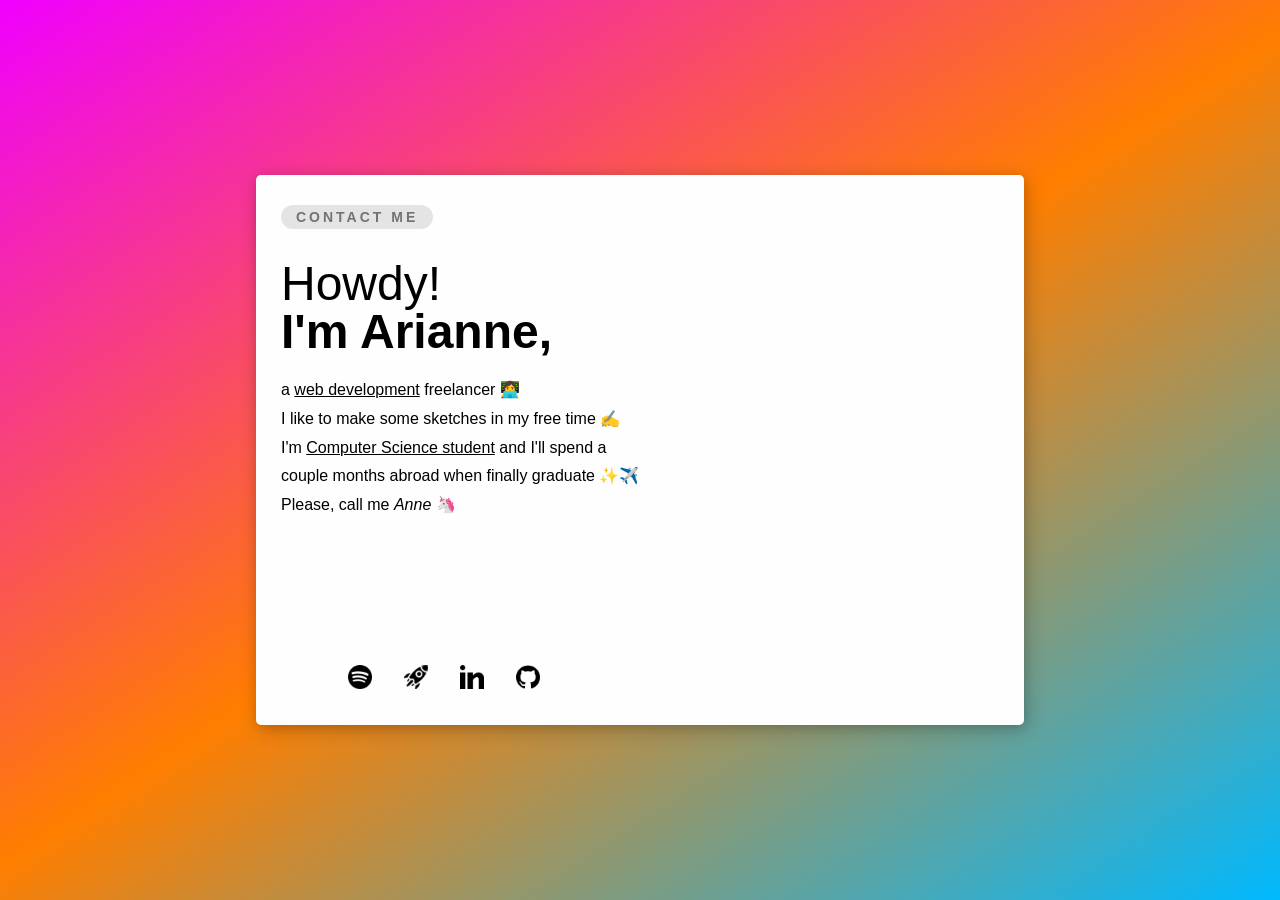
==== index.html @ 79eefcfd "deploy" ====
<!DOCTYPE html>
<!--[if lt IE 7]>      <html class="no-js lt-ie9 lt-ie8 lt-ie7"> <![endif]-->
<!--[if IE 7]>         <html class="no-js lt-ie9 lt-ie8"> <![endif]-->
<!--[if IE 8]>         <html class="no-js lt-ie9"> <![endif]-->
<!--[if gt IE 8]><!-->
<html class="no-js">
<!--<![endif]-->

<head>
	<meta http-equiv="Content-Type" content="text/html; charset=UTF-8">
	<title>Ʌrianne Macena, web developer or whatever you want to 🚀🌈🍡🍷🎨🦄🍑🍙🌩️🥀🧚‍🌊🔮</title>
	<meta name="description" content="Arianne Macena, web developer based in Brazil">
	<meta content="Arianne Macena, web developer based in Brazil" property="og:description">
	<meta content="Web developer, freelancer, Brazil, portfolio" name="keywords">
	<meta name="viewport" content="width=device-width, initial-scale=1, maximum-scale=1">

	<!-- ICONS -->
	<link rel="apple-touch-icon" sizes="180x180" href="apple-touch-icon.png">
	<link rel="icon" type="image/png" sizes="32x32" href="favicon-32x32.png">
	<link rel="icon" type="image/png" sizes="16x16" href="favicon-16x16.png">
	<link rel="manifest" href="site.webmanifest">
	<link rel="mask-icon" href="safari-pinned-tab.svg" color="#5bbad5">
	<meta name="msapplication-TileColor" content="#da532c">
	<meta name="theme-color" content="#ffffff">

	<link rel="stylesheet" type="text/css" href="style.css">
</head>

<body>
	<!--[if lt IE 7]>
		<p class="browsehappy">You are using an <strong>outdated</strong> browser. Please <a href="#">upgrade your browser</a> to improve your experience.</p>
	<![endif]-->
	<div class="cards">

		<div class="contact"><a href="mailto:ariannemacena@gmail.com">Contact Me</a></div>

		<div class="card active" id="overview">
			<a alt="Back" class="card-toggle event active"><img src="left.png" alt="left icon"></a>
			<div class="card-content">
				<div class="row">
					<div class="left col">
						<h2>Howdy! <strong>I'm Arianne,</strong></h2>

						<p class="description">
							a <u>web development</u> freelancer 👩‍💻<br>
							I like to make some sketches in my free time ✍️<br>
							I'm <u>Computer Science student</u> and I'll spend a couple months abroad when finally
							graduate ✨✈️<br>
							Please, call me <em>Anne</em> 🦄
						</p>
					</div>
					<div class="right col"><img class="l-img" alt="me" style="display: none" /></div>
				</div>
			</div>
		</div>
		<div class="card" id="spotify">
			<a alt="Spotify" class="card-toggle event"><img src="spotify.png" alt="spotify icon"><img class="active"
					src="spotify-white.png" alt="spotify icon white"></a>
			<div class="card-content">
				<div class="row">
					<div class="left col">
						<p style="margin:0">
							<strong>Last <em>obsession song</em></strong>
						</p>
						<h2>
							<a target="_blank" class="white"
								href="https://open.spotify.com/album/48m37AdUVMrmpU0uUGZ6Gp" title="listen on Spotify">
								Rinse <strong>crush</strong></a>
						</h2>

						<p>
							<img src="quote-left.png" alt="quote left">
							<a target="_blank" class="white" href="https://www.readdork.com/news/crush-rinse-listen"
								title="click to follow the link">
								The song is about being shy and timid and how it sometimes stops you from having fun or
								doing everything you would want
								to do. &quot;<a>
						</p>
						<p>
							<a target="_blank" class="white"
								href="https://open.spotify.com/user/mq3ciro2jopjuusk90h3wt265?si=bai3T6cQTgCSmFOlKP2NuQ">
								<strong>follow me on Spotify</strong>
							</a>
						</p>
					</div>
					<div class="right col">
						<iframe id="song" width="100%" height="300px" frameborder="0" allowtransparency="true"
							allow="encrypted-media"></iframe>
					</div>
				</div>
			</div>
		</div>
		<div class="card" id="portfolio">
			<a alt="Portfolio" class="card-toggle event"><img src="rocket.png" alt="portfolio icon"><img class="active"
					src="rocket-white.png" alt="portfolio icon white"></a>
			<div class="card-content">
				<div class="row">
					<div class="left col">	
						<h4>Some projects<br><small><em>those I helped make come true</em></small></h4>					
					    <div id="carousel">

					         <div class="selected item">		
					         	<div class="work-text">
									<h4>LIVE FC</h4>
									<p>OTT service for brazilian soccer championships</p>
									<a href="https://livefc.tv/" target="_blank" class="btn btn-default">Take a look</a>
								</div>			         	
					          	<img src="1_job.png">
					        </div>

					        <div class="next item">
					         	<div class="work-text">
									<h4>Cartoon Network Advertising</h4>
									<p>2018's promotion about a trip to Dubai by a cell phone provider</p>
									<a href="cn_advertising.jpeg" target="_blank" class="btn btn-default">Take a look</a>
								</div>	
					          <img src="2_job.png">
					        </div>

					        <div class="nextRightSecond item">
					         	<div class="work-text">
									<h4>Fan app</h4>
									<p>Soccer fan app release</p>
									<a href="http://sites-servidor.eiplus.com.br/fan_app/" target="_blank" class="btn btn-default">Take a look</a>
								</div>	
					          <img src="3_job.png">
					        </div>

					        <div class="hideRight item">
					         	<div class="work-text">
									<h4>EI Plus - Champions League</h4>
									<p>Advertising for a brazilian television channel</p>
									<a href="https://championsleague.eiplus.com.br/" target="_blank" class="btn btn-default">Take a look</a>
								</div>	
					          <img src="4_job.png">
					        </div>

					        <div class="hideRight item">
					         	<div class="work-text">
									<h4>YouPag</h4>
									<p>General payment solutions</p>
									<a href="http://www.youpag.com.br/" target="_blank" class="btn btn-default">Take a look</a>
								</div>	
					          <img src="6_job.png">
					        </div>

					        <div class="hideRight item">
					         	<div class="work-text">
									<h4>Audiocamp</h4>
									<p>Online hearing test form</p>
									<a href="http://audiocamp.com.br/testeauditivo/" target="_blank" class="btn btn-default">Take a look</a>
								</div>	
					          <img src="7_job.png">
					        </div>

					        <div class="hideRight item">
					         	<div class="work-text">
									<h4>Portal Garantia</h4>
									<p>Brazilian website to make insurance quotes</p>
									<a href="http://portalgarantia.com.br/" target="_blank" class="btn btn-default">Take a look</a>
								</div>	
					          <img src="5_job.png">
					        </div>
					    </div>
					</div>
				</div>
			</div>
		</div>
		<a alt="Linkedin" href="https://www.linkedin.com/in/ariannemacena/" target="_blank" class="card-toggle">
			<img src="linkedin.png" alt="linkedin icon">
		</a>
		<a alt="Github" href="https://github.com/annemacena" target="_blank" class="card-toggle">
			<img src="github.png" alt="github icon">
		</a>


	</div>
	<!-- partial -->
	<script src='jquery.js'></script>
	<script type="text/javascript">
		$(function () {
			let q = [{ quote: "Your best and wisest refuge from all troubles is in your science.", author: "Ada Lovelace" }, { quote: "Recognize and embrace your uniqueness.", author: "Erin Teague" }, { quote: "A ship in port is safe, but that is not what ships are for. Sail out to sea and do new things.", author: "Grace Hopper" }, { quote: "There are two kinds of people, those who do the work and those who take the credit. Try to be in the first group; there is less competition there.", author: "Indira Gandhi" }, { quote: "I think men will always find an excuse for keeping women in their ‘place.’ So, let’s make that place the executive suite and start more of our own companies.", author: "Jean Bartik" }, { quote: "We do not need magic to change the world, we carry all the power we need inside ourselves already: we have the power to imagine better.", author: "J.K. Rowling" }, { quote: "You can never leave footprints that last if you are always walking on tiptoe.", author: "Leymah Gbowee" }, { quote: "If one man can destroy everything, why can't one girl change it?", author: "Malala Yousafzai" }, { quote: "A woman with a voice is, by definition, a strong woman.", author: "Melinda Gates" }, { quote: "A bird cannot fly with one wing only. Human space flight cannot develop any further without the active participation of women.", author: "Valentina Tereshkova" }, { quote: "There is no problem in science that can be solved by a man that cannot be solved by a woman.", author: "Vera Rubin" }, { quote: "Sometimes you have to fight for the things that are worth fighting for.", author: "Arrietty Clock" }, { quote: "They say that the best blaze burns brightest when circumstances are at their worst.", author: "Sophie Hatter" }, { quote: "You cannot alter your fate. However, you can rise to meet it.", author: "Princess Mononoke" }], n = Math.floor(Math.random() * Math.floor(14)), c = q[n]
			console.log('%cthanks for coming🚀🌈🍡🍷🎨🦄🍑🍙🌩️🥀🧚‍🌊🔮', 'font-size: small'); console.log(('%c💡 ' + c.quote), 'color: #9e9e9e; font-size: x-large'); console.log(('%c- ' + c.author), 'color: #737272; font-size: small');
			let img = $(".cards #overview .card-content .col img"); if (matchMedia('screen and (min-width: 500px)').matches) { img.attr("src", "_me.png"); img.css("display", "block") }
			$(window).on("resize", function () { if (matchMedia('screen and (min-width: 500px)').matches) { img.attr("src", "_me.png"); img.css("display", "block") } })
		})
		$(".card-toggle.event").on("click", function () { $(".card-toggle.event").removeClass("active"); $(this).addClass("active"); var isAnimating = !1; if (!isAnimating) { isAnimating = !0; $(".card").find(".card-content").css("z-index", 0); $(".card").removeClass("active"); var that = $(this); $(this).siblings().css("z-index", 1); setTimeout(function () { var el = that.parent().toggleClass("active").find(".card-content"); el.off("transitionend.event"); el.on("transitionend.event", function () { isAnimating = !1 }) }, 10) } else { return } }); $(window).on('load', function () { $(".cards #spotify .card-content .col.right iframe#song").attr('src', 'https://open.spotify.com/embed?uri=spotify%3Aalbum%3A48m37AdUVMrmpU0uUGZ6Gp') });

		function moveToSelected(element){if(element=="next"){var selected=$(".selected").next()}else if(element=="prev"){var selected=$(".selected").prev()}else{var selected=element}
		var next=$(selected).next();var prev=$(selected).prev();var prevSecond=$(prev).prev();var nextSecond=$(next).next();$(selected).removeClass().addClass("item selected");$(prev).removeClass().addClass("item prev");$(next).removeClass().addClass("item next");$(nextSecond).removeClass().addClass("item nextRightSecond");$(prevSecond).removeClass().addClass("item prevLeftSecond");$(nextSecond).nextAll().removeClass().addClass('item hideRight');$(prevSecond).prevAll().removeClass().addClass('item hideLeft')}
		$(document).keydown(function(e){switch(e.which){case 37:moveToSelected('prev');break;case 39:moveToSelected('next');break;default:return}
		e.preventDefault()});$('#carousel div.item').on('click',function(){moveToSelected($(this))})
	</script>
</body>

</html>
---- style.css ----
button,hr,input{overflow:visible}audio,canvas,progress,video{display:inline-block}progress,sub,sup{vertical-align:baseline}html{font-family:sans-serif;line-height:1.15;-ms-text-size-adjust:100%;-webkit-text-size-adjust:100%}body{margin:0} menu,article,aside,details,footer,header,nav,section{display:block}h1{font-size:2em;margin:.67em 0}figcaption,figure,main{display:block}figure{margin:1em 40px}hr{box-sizing:content-box;height:0}code,kbd,pre,samp{font-family:monospace,monospace;font-size:1em}a{background-color:transparent;-webkit-text-decoration-skip:objects}a:active,a:hover{outline-width:0}abbr[title]{border-bottom:none;text-decoration:underline;text-decoration:underline dotted}b,strong{font-weight:bolder}dfn{font-style:italic}mark{background-color:#ff0;color:#000}small{font-size:80%}sub,sup{font-size:75%;line-height:0;position:relative}sub{bottom:-.25em}sup{top:-.5em}audio:not([controls]){display:none;height:0}img{border-style:none}svg:not(:root){overflow:hidden}button,input,optgroup,select,textarea{font-family:sans-serif;font-size:100%;line-height:1.15;margin:0}button,input{}button,select{text-transform:none}[type=submit], [type=reset],button,html [type=button]{-webkit-appearance:button}[type=button]::-moz-focus-inner,[type=reset]::-moz-focus-inner,[type=submit]::-moz-focus-inner,button::-moz-focus-inner{border-style:none;padding:0}[type=button]:-moz-focusring,[type=reset]:-moz-focusring,[type=submit]:-moz-focusring,button:-moz-focusring{outline:ButtonText dotted 1px}fieldset{border:1px solid silver;margin:0 2px;padding:.35em .625em .75em}legend{box-sizing:border-box;color:inherit;display:table;max-width:100%;padding:0;white-space:normal}progress{}textarea{overflow:auto}[type=checkbox],[type=radio]{box-sizing:border-box;padding:0}[type=number]::-webkit-inner-spin-button,[type=number]::-webkit-outer-spin-button{height:auto}[type=search]{-webkit-appearance:textfield;outline-offset:-2px}[type=search]::-webkit-search-cancel-button,[type=search]::-webkit-search-decoration{-webkit-appearance:none}::-webkit-file-upload-button{-webkit-appearance:button;font:inherit}summary{display:list-item}[hidden],template{display:none}p,h5{margin:0;}
*{box-sizing:border-box}a{outline:none;text-decoration:none}body{min-height:100vh;display:flex;font-weight:300;line-height:1.8;background-color:#f000ff;background-image:linear-gradient(147deg,#f000ff 0%,#ff7e00,#00b9ff)}p{font-weight:400}.white{color:#fff}p.description{font-size:14px;padding-right:10px}.contact{position:absolute;top:30px;left:25px;z-index:6;text-transform:uppercase;letter-spacing:3px;font-size:12px;font-weight:700;padding:5px 15px;border-radius:20px;background:rgba(0,0,0,.1);line-height:1;cursor:pointer;text-shadow:0 1px 0 rgba(255,255,255,.1)}.contact a{color:rgba(0,0,0,.5);font-size:14px}.cards{margin:auto;background:#fefefe;border-radius:5px;overflow:hidden;box-shadow:0 2px 10px rgba(0,0,0,.1),3px 5px 20px rgba(0,0,0,.2);width:95%;height:650px;position:relative;display:flex;align-items:flex-end;padding:30px;margin-top:5px}@media (min-width:460px;){.cards{height:600px}p.description{font-size:16px;padding:0}}@media (min-width:576px){.cards{height:550px;margin-top:auto}p.description{font-size:16px;padding:0}}@media (min-width:768px){.cards{width:768px}}.cards .card{display:inline-block}.cards .card-toggle{z-index:4;position:relative;width:36px;height:36px;border-radius:50%;display:block;text-align:center;line-height:1.8;font-size:23px;cursor:pointer;border:2px solid transparent;transition:.3s ease;color:#000;margin-right:20px}.cards .card-toggle img{width:24px}.cards .card-toggle.active{color:white;border-color:white}.cards .card-toggle img.active{display:none}.cards .card-toggle.active img.active{display:inline}.cards .card-toggle.active img:not(.active){display:none}.cards .card-content{position:absolute;width:100%;height:100%;left:0;top:0;transition:-webkit-clip-path 1s ease;padding:85px 0 0;overflow:hidden;border-radius:5px}.cards .card-content .row{display:table;width:100%;height:100%}.cards .card-content .col{width:50%;height:100%;display:table-cell;transition:.3s ease .3s;-webkit-transform:translate3d(0,0,0);transform:translate3d(0,0,0);vertical-align:top}.cards .card-content .col h2{font-weight:300;font-size:3em;line-height:1;margin:0 0 20px}.cards .card-content .col h2 strong{font-weight:700;display:block}.cards .card-content .col img.l-img{max-width:90%}.cards .card-content .col p img{width:24px}.cards .card-content .col.left{-webkit-transform:translate3d(0,0,0);transform:translate3d(0,0,0);opacity:0;padding-left:25px}.cards .card-content .col.right{-webkit-transform:translate3d(100px,0,0);transform:translate3d(100px,0,0);opacity:0;padding-left:10px}@media (min-width:576px){.cards .card-content .col.right{padding-left:30px}}.cards .card.active .col{-webkit-transform:translate3d(0,0,0);transform:translate3d(0,0,0);opacity:1}.cards #overview .card-toggle.active{cursor:default;opacity:0}.cards #overview .card-content .col img{bottom:0;position:absolute;right:0}.cards #spotify .card-content,.cards #portfolio .card-content{color:white}.cards #spotify .card-content p,.cards #portfolio .card-content p{color:rgba(255,255,255,.8)}.cards #spotify .card-content{background-color:#1ED760;-webkit-clip-path:circle(0% at 76px 88%);clip-path:circle(0% at 50px 88%)}.cards #spotify.active .card-content{-webkit-clip-path:circle(270% at 76px 88%);clip-path:circle(270% at 50px 88%)}.cards #portfolio .card-content{background-color:#7FD0ED;-webkit-clip-path:circle(0% at 292px 88%);clip-path:circle(0% at 292px 88%)}.cards #portfolio.active .card-content{-webkit-clip-path:circle(270% at 292px 88%);clip-path:circle(270% at 292px 88%)}@media (max-width:480px){.cards .card-content .col img.l-img{display:none!important}}#carousel{position:relative;height:300px;overflow:hidden}#carousel div.item{cursor:pointer;position:absolute;transition:transform 1s,left 1s,opacity 1s,z-index 0s;opacity:1}#carousel div img{width:250px;transition:width 1s}#carousel div.hideLeft{left:0%;opacity:0;transform:translateY(50%) translateX(-50%)}#carousel div.hideLeft img{width:50px}#carousel div.hideRight{left:100%;opacity:0;transform:translateY(50%) translateX(-50%)}#carousel div.hideRight img{width:50px}#carousel div.prev{z-index:5;left:30%;transform:translateY(50px) translateX(-50%)}#carousel div.prev img{width:170px}#carousel div.prevLeftSecond{z-index:4;left:15%;transform:translateY(50%) translateX(-50%);opacity:.7}#carousel div.prevLeftSecond img{width:110px}#carousel div.selected{z-index:10;left:50%;transform:translateY(0) translateX(-50%)}#carousel div.next{z-index:5;left:70%;transform:translateY(50px) translateX(-50%)}#carousel div.next img{width:170px}#carousel div.nextRightSecond{z-index:4;left:85%;transform:translateY(50%) translateX(-50%);opacity:.7}#carousel div.nextRightSecond img{width:110px}#carousel .item .work-text{text-align:center;position:absolute;top:50%;left:50%;width:90%;margin-top:20px;-webkit-transition:.3s all ease;-o-transition:.3s all ease;transition:.3s all ease;opacity:0;visibility:hidden;-webkit-transform:translate(-50%,-50%);-ms-transform:translate(-50%,-50%);transform:translate(-50%,-50%)}#carousel .item .work-text h4{color:#fff;font-weight:300;margin-bottom:0;font-size:1rem}#carousel .item .work-text p{margin-bottom:10px;font-size:13px}#carousel .item .work-text a{color:#7fd0ed;padding:5px;border:1px solid;transition:.3s all ease}#carousel .item .work-text a:hover{background-color:#7fd0ed;color:#000}#carousel .item.selected:hover .work-text{margin-top:0;opacity:1;visibility:visible}#carousel .item.selected:hover .work-text{margin-top:0;opacity:1;visibility:visible}#carousel .item.selected:before{content:"";background:rgba(0,0,0,.8);position:absolute;-webkit-transition:.3s all ease;-o-transition:.3s all ease;transition:.3s all ease;opacity:0;visibility:hidden;top:0;left:0;right:0;bottom:1.4vh}#carousel .item.selected:hover:before{opacity:1;visibility:visible}
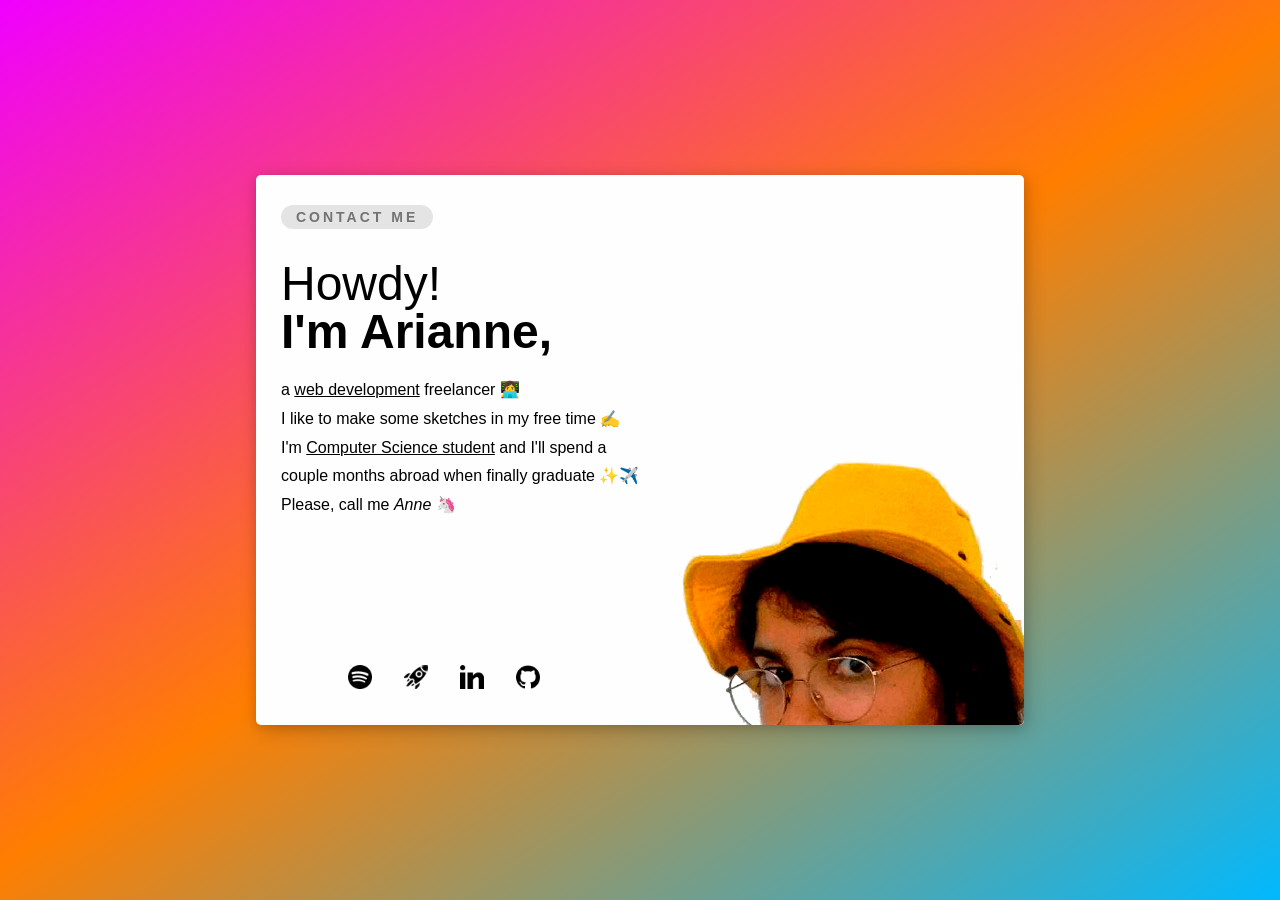
==== commit 08bdb2fb: "removing jquery" ====
--- a/index.html
+++ b/index.html
@@ -176,21 +176,11 @@
 
 	</div>
 	<!-- partial -->
-	<script src='jquery.js'></script>
 	<script type="text/javascript">
-		$(function () {
-			let q = [{ quote: "Your best and wisest refuge from all troubles is in your science.", author: "Ada Lovelace" }, { quote: "Recognize and embrace your uniqueness.", author: "Erin Teague" }, { quote: "A ship in port is safe, but that is not what ships are for. Sail out to sea and do new things.", author: "Grace Hopper" }, { quote: "There are two kinds of people, those who do the work and those who take the credit. Try to be in the first group; there is less competition there.", author: "Indira Gandhi" }, { quote: "I think men will always find an excuse for keeping women in their ‘place.’ So, let’s make that place the executive suite and start more of our own companies.", author: "Jean Bartik" }, { quote: "We do not need magic to change the world, we carry all the power we need inside ourselves already: we have the power to imagine better.", author: "J.K. Rowling" }, { quote: "You can never leave footprints that last if you are always walking on tiptoe.", author: "Leymah Gbowee" }, { quote: "If one man can destroy everything, why can't one girl change it?", author: "Malala Yousafzai" }, { quote: "A woman with a voice is, by definition, a strong woman.", author: "Melinda Gates" }, { quote: "A bird cannot fly with one wing only. Human space flight cannot develop any further without the active participation of women.", author: "Valentina Tereshkova" }, { quote: "There is no problem in science that can be solved by a man that cannot be solved by a woman.", author: "Vera Rubin" }, { quote: "Sometimes you have to fight for the things that are worth fighting for.", author: "Arrietty Clock" }, { quote: "They say that the best blaze burns brightest when circumstances are at their worst.", author: "Sophie Hatter" }, { quote: "You cannot alter your fate. However, you can rise to meet it.", author: "Princess Mononoke" }], n = Math.floor(Math.random() * Math.floor(14)), c = q[n]
-			console.log('%cthanks for coming🚀🌈🍡🍷🎨🦄🍑🍙🌩️🥀🧚‍🌊🔮', 'font-size: small'); console.log(('%c💡 ' + c.quote), 'color: #9e9e9e; font-size: x-large'); console.log(('%c- ' + c.author), 'color: #737272; font-size: small');
-			let img = $(".cards #overview .card-content .col img"); if (matchMedia('screen and (min-width: 500px)').matches) { img.attr("src", "_me.png"); img.css("display", "block") }
-			$(window).on("resize", function () { if (matchMedia('screen and (min-width: 500px)').matches) { img.attr("src", "_me.png"); img.css("display", "block") } })
-		})
-		$(".card-toggle.event").on("click", function () { $(".card-toggle.event").removeClass("active"); $(this).addClass("active"); var isAnimating = !1; if (!isAnimating) { isAnimating = !0; $(".card").find(".card-content").css("z-index", 0); $(".card").removeClass("active"); var that = $(this); $(this).siblings().css("z-index", 1); setTimeout(function () { var el = that.parent().toggleClass("active").find(".card-content"); el.off("transitionend.event"); el.on("transitionend.event", function () { isAnimating = !1 }) }, 10) } else { return } }); $(window).on('load', function () { $(".cards #spotify .card-content .col.right iframe#song").attr('src', 'https://open.spotify.com/embed?uri=spotify%3Aalbum%3A48m37AdUVMrmpU0uUGZ6Gp') });
-
-		function moveToSelected(element){if(element=="next"){var selected=$(".selected").next()}else if(element=="prev"){var selected=$(".selected").prev()}else{var selected=element}
-		var next=$(selected).next();var prev=$(selected).prev();var prevSecond=$(prev).prev();var nextSecond=$(next).next();$(selected).removeClass().addClass("item selected");$(prev).removeClass().addClass("item prev");$(next).removeClass().addClass("item next");$(nextSecond).removeClass().addClass("item nextRightSecond");$(prevSecond).removeClass().addClass("item prevLeftSecond");$(nextSecond).nextAll().removeClass().addClass('item hideRight');$(prevSecond).prevAll().removeClass().addClass('item hideLeft')}
-		$(document).keydown(function(e){switch(e.which){case 37:moveToSelected('prev');break;case 39:moveToSelected('next');break;default:return}
-		e.preventDefault()});$('#carousel div.item').on('click',function(){moveToSelected($(this))})
+		document.addEventListener("DOMContentLoaded",function(){let e=[{quote:"Your best and wisest refuge from all troubles is in your science.",author:"Ada Lovelace"},{quote:"Recognize and embrace your uniqueness.",author:"Erin Teague"},{quote:"A ship in port is safe, but that is not what ships are for. Sail out to sea and do new things.",author:"Grace Hopper"},{quote:"There are two kinds of people, those who do the work and those who take the credit. Try to be in the first group; there is less competition there.",author:"Indira Gandhi"},{quote:"I think men will always find an excuse for keeping women in their ‘place.’ So, let’s make that place the executive suite and start more of our own companies.",author:"Jean Bartik"},{quote:"We do not need magic to change the world, we carry all the power we need inside ourselves already: we have the power to imagine better.",author:"J.K. Rowling"},{quote:"You can never leave footprints that last if you are always walking on tiptoe.",author:"Leymah Gbowee"},{quote:"If one man can destroy everything, why can't one girl change it?",author:"Malala Yousafzai"},{quote:"A woman with a voice is, by definition, a strong woman.",author:"Melinda Gates"},{quote:"A bird cannot fly with one wing only. Human space flight cannot develop any further without the active participation of women.",author:"Valentina Tereshkova"},{quote:"There is no problem in science that can be solved by a man that cannot be solved by a woman.",author:"Vera Rubin"},{quote:"Sometimes you have to fight for the things that are worth fighting for.",author:"Arrietty Clock"},{quote:"They say that the best blaze burns brightest when circumstances are at their worst.",author:"Sophie Hatter"},{quote:"You cannot alter your fate. However, you can rise to meet it.",author:"Princess Mononoke"}][Math.floor(Math.random()*Math.floor(14))];console.log("%cthanks for coming🚀🌈🍡🍷🎨🦄🍑🍙🌩️🥀🧚‍🌊🔮","font-size: small"),console.log("%c💡 "+e.quote,"color: #9e9e9e; font-size: x-large"),console.log("%c- "+e.author,"color: #737272; font-size: small");let t=document.querySelector(".cards #overview .card-content .col img");matchMedia("screen and (min-width: 500px)").matches&&(t.src="me.png",t.style.display="block"),window.addEventListener("resize",function(e){matchMedia("screen and (min-width: 500px)").matches&&(t.src="me.png",t.style.display="block")})});
+		function removeActiveClass(){document.querySelectorAll(".card-toggle.event").forEach(function(e){e.classList.remove("active")})}function removeCardActiveClass(){document.querySelectorAll(".card").forEach(function(e){e.classList.remove("active"),e.querySelector(".card-content").style.zIndex=1})}function getSiblings(e){for(var t=[],n=e.parentNode.firstChild;n;)1===n.nodeType&&n!==e&&t.push(n),n=n.nextSibling;return t}document.querySelectorAll(".card-toggle.event").forEach(function(e){e.addEventListener("click",function(t){t.preventDefault(),removeActiveClass(),e.classList.add("active");var n=!1;n||(n=!0,removeCardActiveClass(),getSiblings(e).forEach(function(e){e.style.zIndex=1}),setTimeout(function(){let t=e.parentNode;t.classList.toggle("active"),t=t.querySelectorAll(".card-content");const c=function(){n=!1};t.forEach(function(e){e.removeEventListener("transitionend.event",c),e.addEventListener("transitionend.event",c)})},10))})});
+		function nextAll(e,t){const n=[];let i=e;for(;i&&i.nextElementSibling;)n.push(i.nextElementSibling),i=i.nextElementSibling;n.forEach(function(e){e.classList=t})}function prevAll(e,t){const n=[];let i=e;for(;i&&i.previousElementSibling;)n.push(i.previousElementSibling),i=i.previousElementSibling;n.forEach(function(e){e.classList=t})}function moveToSelected(e){if("next"==e)var t=document.querySelector(".selected").nextElementSibling;else if("prev"==e)t=document.querySelector(".selected").previousElementSibling;else t=e;if(t){var n=t.nextElementSibling,i=t.previousElementSibling,l=i?i.previousElementSibling:null,c=n?n.nextElementSibling:null;t.classList="item selected",i&&(i.classList="item prev"),n&&(n.classList="item next"),c&&(c.classList="item nextRightSecond"),l&&(l.classList="item prevLeftSecond"),nextAll(c,"item hideRight"),prevAll(l,"item hideLeft")}}document.addEventListener("keydown",function(e){switch(e.which){case 37:moveToSelected("prev");break;case 39:moveToSelected("next");break;default:return}e.preventDefault()}),document.querySelectorAll("#carousel div.item").forEach(function(e){e.addEventListener("click",function(){moveToSelected(e)})});
 	</script>
 </body>
 
-</html>+</html>
